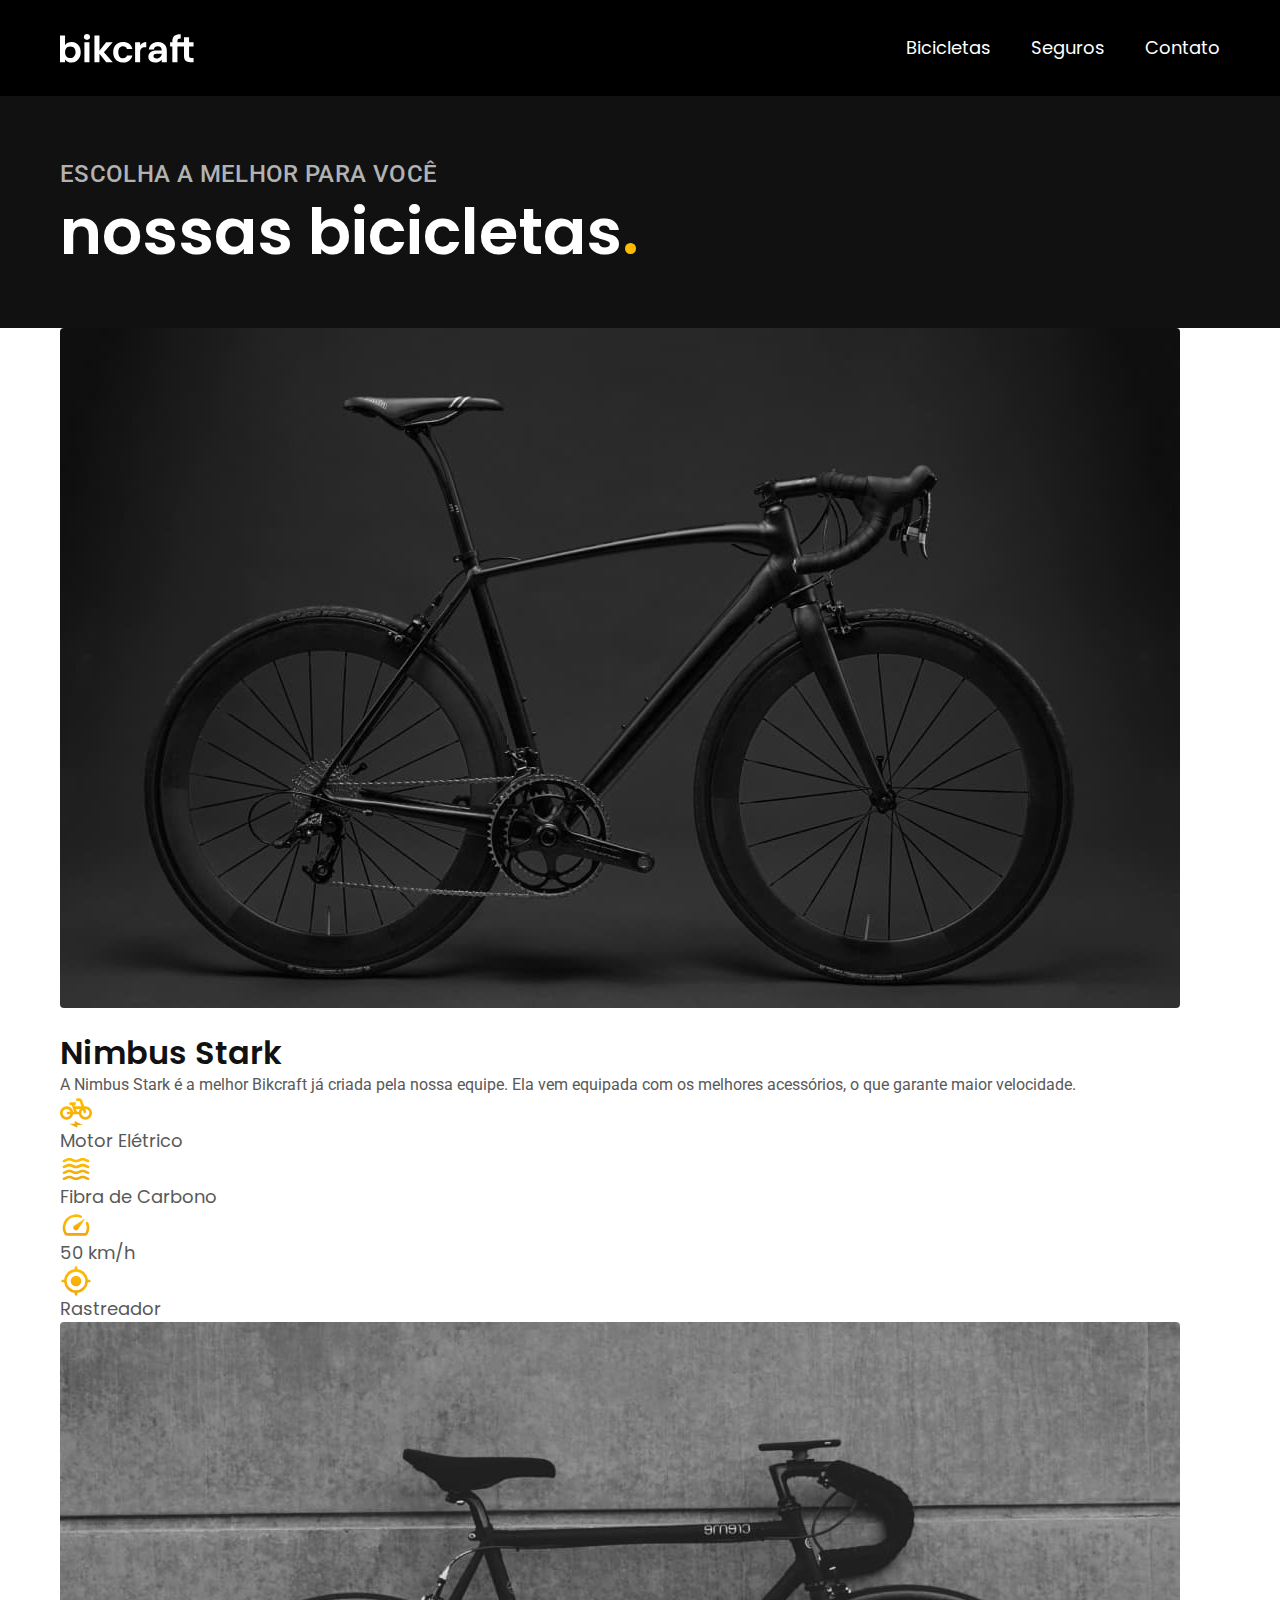
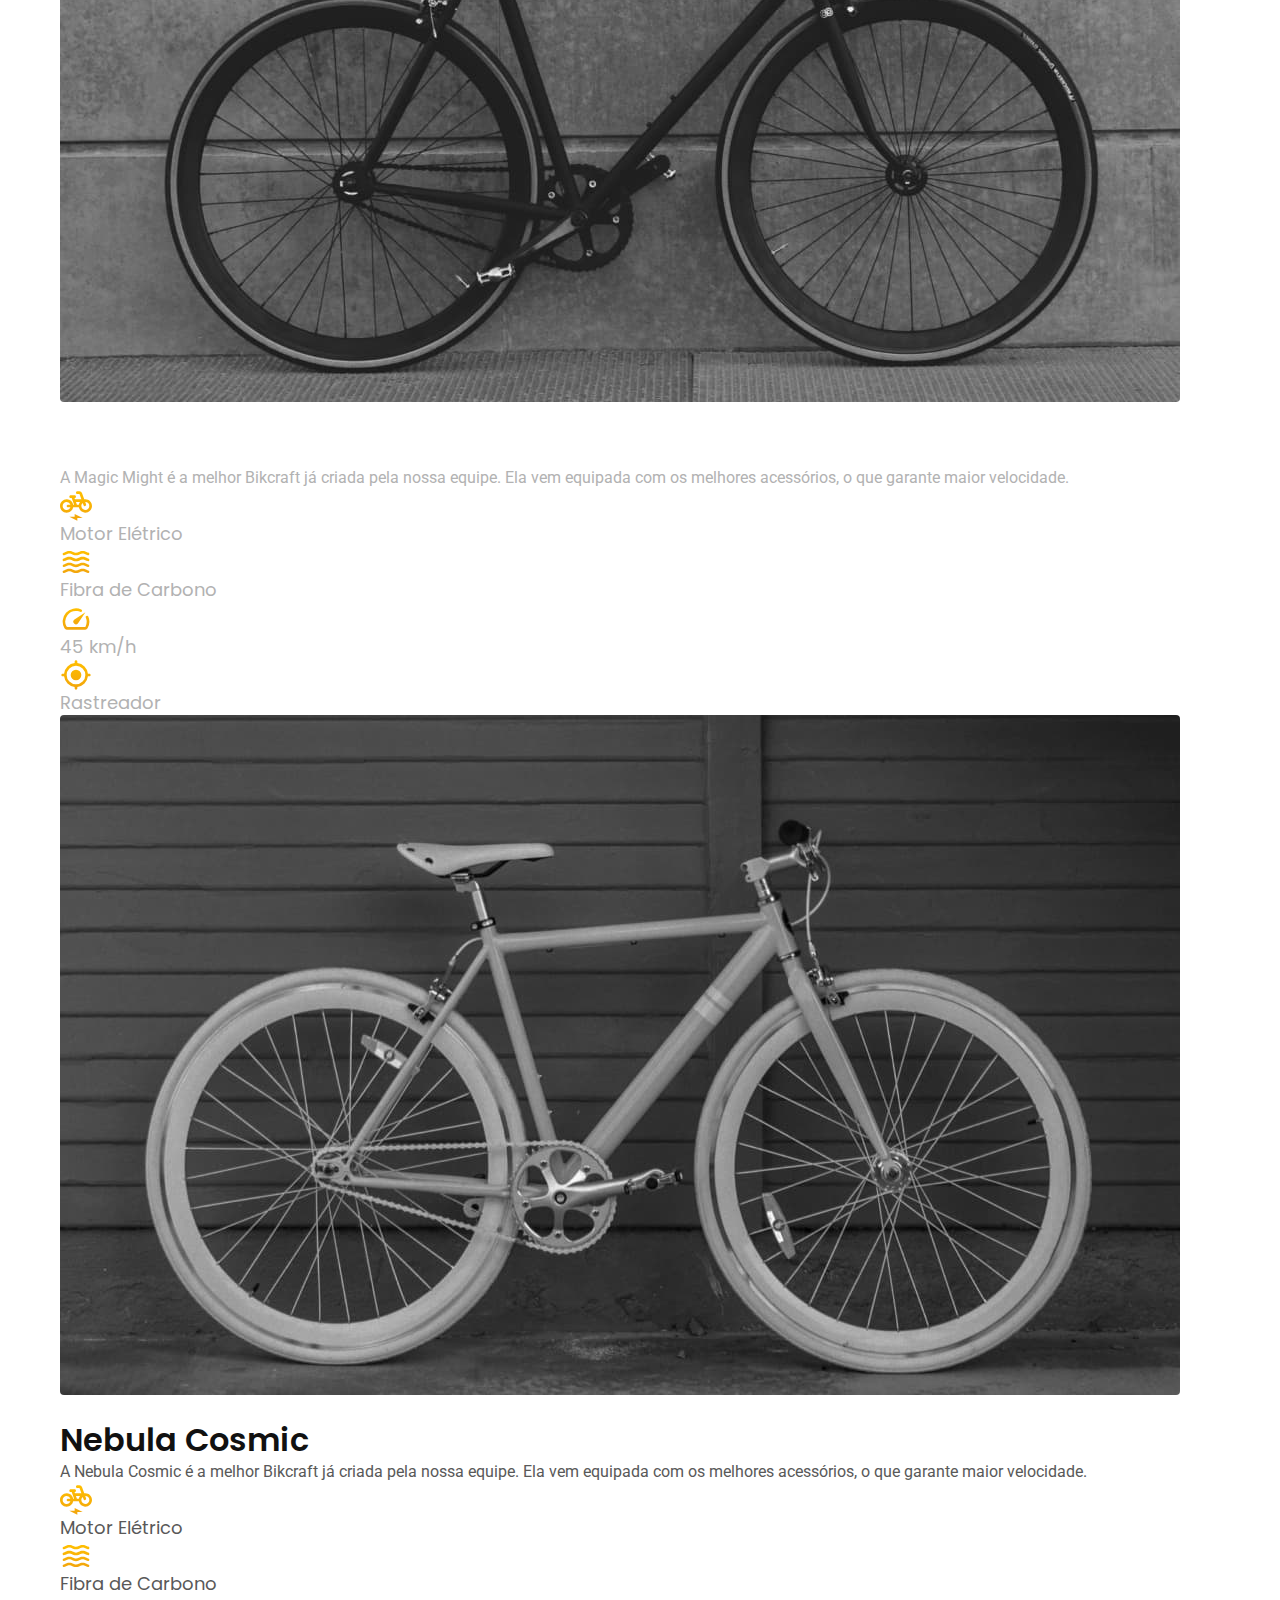
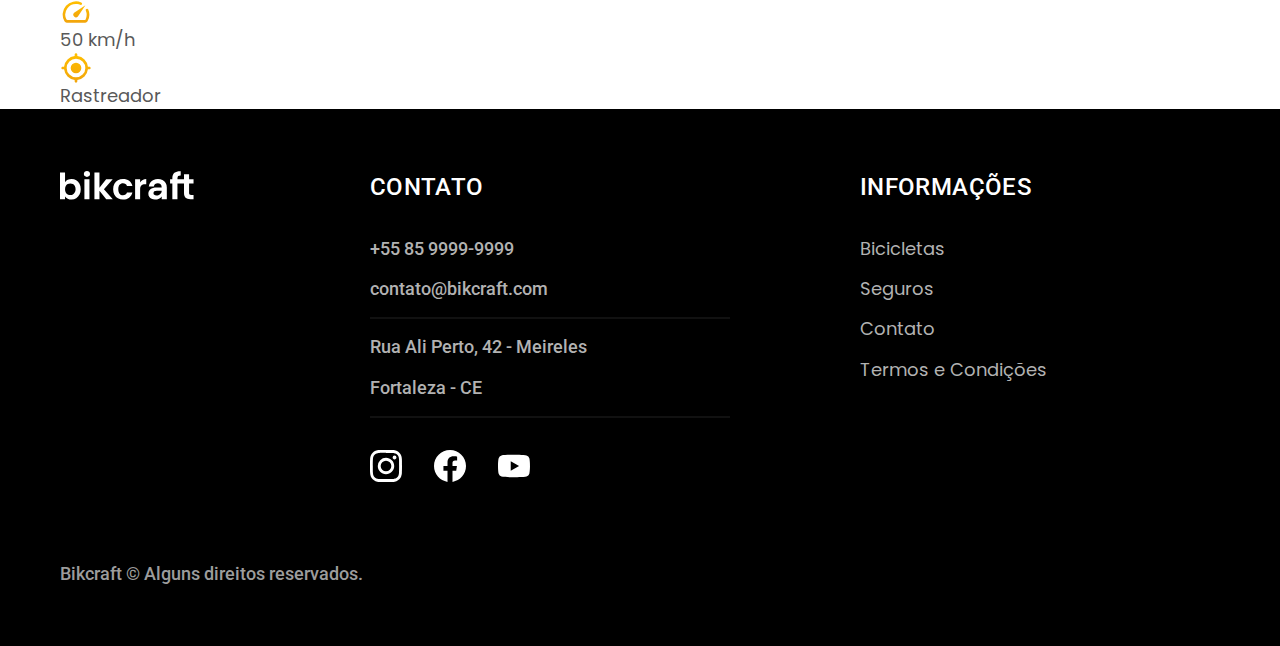
==== bicicletas.html @ e13f4535 "Bicicletas 1" ====
<!DOCTYPE html>
<html lang="pt-br">

<head>
  <meta charset="UTF-8">
  <meta name="viewport" content="width=device-width, initial-scale=1.0">
  <title>Bicicletas | Bikcraft</title>
  <meta name="description" content="Termos e condições.">

  <link rel="stylesheet" href="/css/style.css">
  <link rel="preconnect" href="https://fonts.googleapis.com">
  <link rel="preconnect" href="https://fonts.gstatic.com" crossorigin>
  <link href="https://fonts.googleapis.com/css2?family=Merriweather:ital,opsz,wght@1,18..144,900&family=Poppins:wght@400;600&family=Roboto:wght@100..900&display=swap" rel="stylesheet">
</head>
<body id="bicicletas">
  <header class="header-bg">
    <div class="header container">
      <a href="/">
        <img src="/img/bikcraft.svg" alt="Bikcraft">
      </a>
      <nav aria-label="primaria">
        <ul class="header-menu font-1-m cor-0">
          <li><a href="/bicicletas.html">Bicicletas</a></li>
          <li><a href="/seguros.html">Seguros</a></li>
          <li><a href="/contato.html">Contato</a></li>
        </ul>
      </nav>
    </div>
  </header>

  <main>
    <div class="titulo-bg">
      <div class="titulo container">
        <p class="font-2-l-b cor-5">Escolha a melhor para você</p>
        <h1 class="font-1-xxl cor-0">nossas bicicletas<span class="cor-p1">.</span></h1>
      </div>
    </div>

    <div class="bicicletas-bg">
      <div class="bicicletas container">
        <div class="bicicletas-imagem">
          <img src="/img/bicicletas/nimbus.jpg" alt="Bicicleta preta">
          <span class="font-2-m cor-0">R$ 4999</span>
        </div>
        <div class="bicicletas-conteudo">
          <h2 class="font-1-xl">Nimbus Stark</h2>
          <p class="font-2-s cor-8">A Nimbus Stark é a melhor Bikcraft já criada pela nossa equipe. Ela vem equipada com os melhores acessórios, o que
          garante maior velocidade.</p>
          <ul class="font-1-m cor-8">
            <li>
              <img src="/img/icones/eletrica.svg" alt="">
              Motor Elétrico
            </li>
            <li>
              <img src="/img/icones/carbono.svg" alt="">
              Fibra de Carbono
            </li>
            <li>
              <img src="/img/icones/velocidade.svg" alt="">
              50 km/h
            </li>
            <li>
              <img src="/img/icones/rastreador.svg" alt="">
              Rastreador
            </li>
          </ul>
        </div>
      </div>
    </div>
    <div class="bicicletas-bg">
      <div class="bicicletas container">
        <div class="bicicletas-imagem">
          <img src="/img/bicicletas/magic.jpg" alt="Bicicleta preta">
          <span class="font-2-m cor-0">R$ 2499</span>
        </div>
        <div class="bicicletas-conteudo">
          <h2 class="font-1-xl cor-0">Magic Might</h2>
          <p class="font-2-s cor-5">A Magic Might é a melhor Bikcraft já criada pela nossa equipe. Ela vem equipada com os
            melhores acessórios, o que
            garante maior velocidade.</p>
          <ul class="font-1-m cor-5">
            <li>
              <img src="/img/icones/eletrica.svg" alt="">
              Motor Elétrico
            </li>
            <li>
              <img src="/img/icones/carbono.svg" alt="">
              Fibra de Carbono
            </li>
            <li>
              <img src="/img/icones/velocidade.svg" alt="">
              45 km/h
            </li>
            <li>
              <img src="/img/icones/rastreador.svg" alt="">
              Rastreador
            </li>
          </ul>
        </div>
      </div>
    </div>
    <div class="bicicletas-bg">
      <div class="bicicletas container">
        <div class="bicicletas-imagem">
          <img src="/img/bicicletas/nebula.jpg" alt="Bicicleta preta">
          <span class="font-2-m cor-0">R$ 3999</span>
        </div>
        <div class="bicicletas-conteudo">
          <h2 class="font-1-xl">Nebula Cosmic</h2>
          <p class="font-2-s cor-8">A Nebula Cosmic é a melhor Bikcraft já criada pela nossa equipe. Ela vem equipada com os
            melhores acessórios, o que
            garante maior velocidade.</p>
          <ul class="font-1-m cor-8">
            <li>
              <img src="/img/icones/eletrica.svg" alt="">
              Motor Elétrico
            </li>
            <li>
              <img src="/img/icones/carbono.svg" alt="">
              Fibra de Carbono
            </li>
            <li>
              <img src="/img/icones/velocidade.svg" alt="">
              50 km/h
            </li>
            <li>
              <img src="/img/icones/rastreador.svg" alt="">
              Rastreador
            </li>
          </ul>
        </div>
      </div>
    </div>
  </main>

  <footer class="footer-bg">
    <div class="footer container">
      <img src="./img/bikcraft.svg" alt="Bikcraft">
      <div class="footer-contato">
        <h3 class="font-2-l-b cor-0">Contato</h3>
        <ul class="font-2-m cor-5">
          <li><a href="tel:552199999999">+55 85 9999-9999</a></li>
          <li><a href="mailto:contato@bikcraft.com">contato@bikcraft.com</a></li>
          <li>Rua Ali Perto, 42 - Meireles</li>
          <li>Fortaleza - CE</li>
        </ul>
        <div class="footer-redes">
          <a href="./">
            <img src="./img/redes/instagram.svg" alt="Instagram">
          </a>
          <a href="./">
            <img src="./img/redes/facebook.svg" alt="Facebook">
          </a>
          <a href="./">
            <img src="./img/redes/youtube.svg" alt="Youtube">
          </a>
        </div>
      </div>
      <div class="footer-informacoes">
        <h3 class="font-2-l-b cor-0">Informações</h3>
        <nav>
          <ul class="font-1-m cor-5">
            <li><a href="./bicicletas.html">Bicicletas</a></li>
            <li><a href="./seguros.html">Seguros</a></li>
            <li><a href="./contato.html">Contato</a></li>
            <li><a href="./termos.html">Termos e Condições</a></li>
          </ul>
        </nav>
      </div>
      <p class="footer-copy font-2-m cor-6">Bikcraft © Alguns direitos reservados.</p>
    </div>
  </footer>
</body>
</html>
---- css/style.css ----
@import "./global/global.css";
@import "./utilidades/tipografia.css";
@import "./utilidades/cores.css";

@import "./global/header.css";
@import "./global/footer.css";

/* Utilidades */
@import "./utilidades/componentes.css";

/* Home */
@import "./home/introducao.css";
@import "./home/tecnologia.css";
@import "./home/parceiros.css";
@import "./home/depoimento.css";

/* Bicicletas */
@import "./bicicletas/bicicletas-lista.css";
@import "./bicicletas/bicicletas.css";

/* Seguros */
@import "./seguros/seguros.css";

/* Termos */
@import "./termos/termos.css";
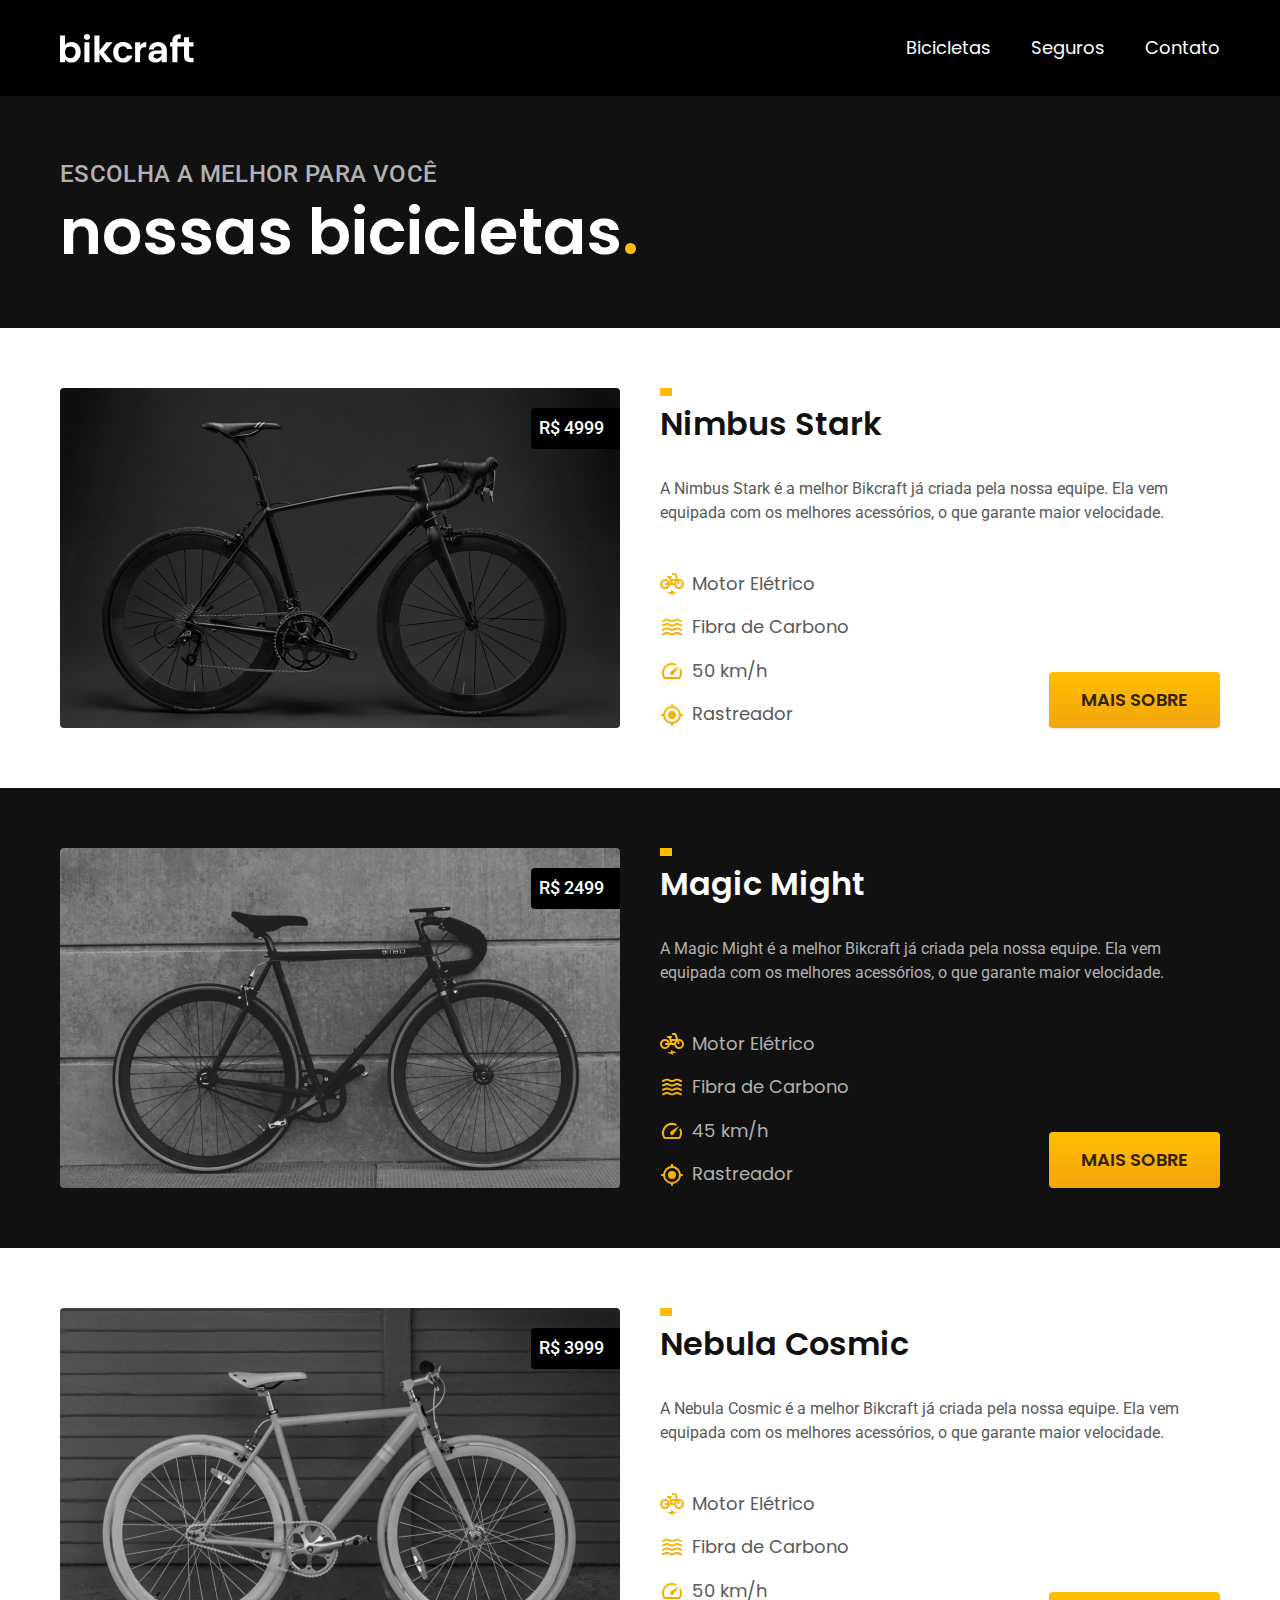
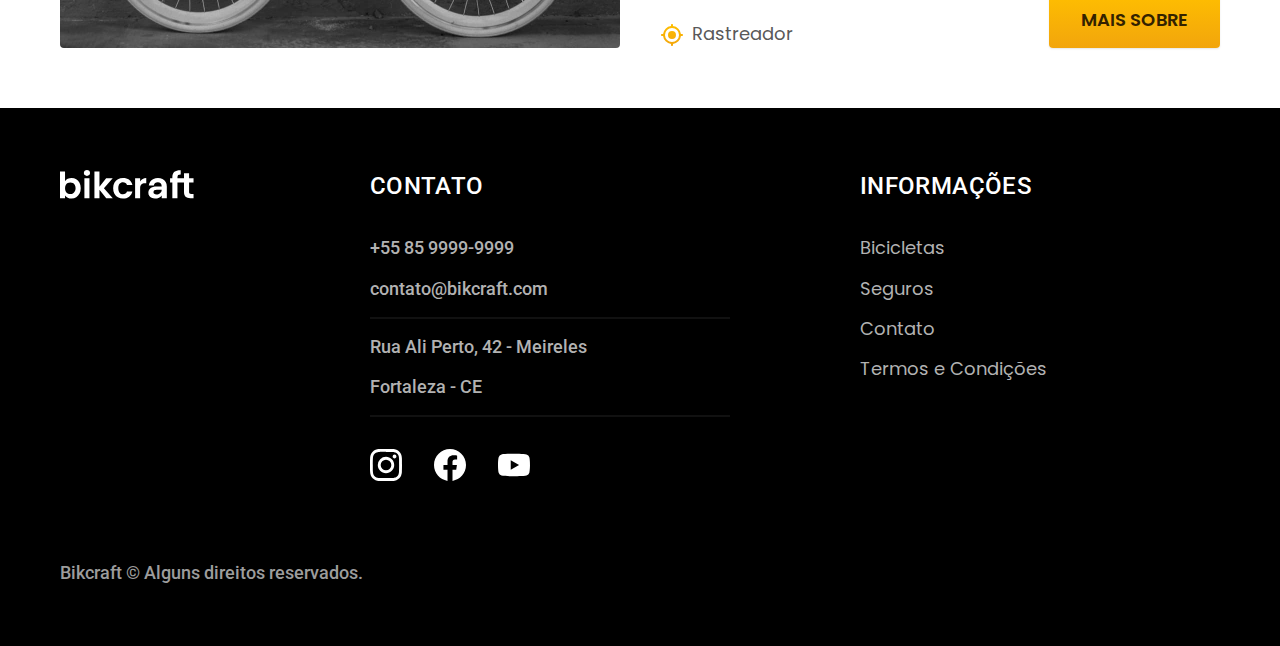
==== commit 80dd5325: "Bicicletas 2" ====
--- a/bicicletas.html
+++ b/bicicletas.html
@@ -36,35 +36,34 @@
       </div>
     </div>
 
-    <div class="bicicletas-bg">
-      <div class="bicicletas container">
-        <div class="bicicletas-imagem">
-          <img src="/img/bicicletas/nimbus.jpg" alt="Bicicleta preta">
-          <span class="font-2-m cor-0">R$ 4999</span>
-        </div>
-        <div class="bicicletas-conteudo">
-          <h2 class="font-1-xl">Nimbus Stark</h2>
-          <p class="font-2-s cor-8">A Nimbus Stark é a melhor Bikcraft já criada pela nossa equipe. Ela vem equipada com os melhores acessórios, o que
-          garante maior velocidade.</p>
-          <ul class="font-1-m cor-8">
-            <li>
-              <img src="/img/icones/eletrica.svg" alt="">
-              Motor Elétrico
-            </li>
-            <li>
-              <img src="/img/icones/carbono.svg" alt="">
-              Fibra de Carbono
-            </li>
-            <li>
-              <img src="/img/icones/velocidade.svg" alt="">
-              50 km/h
-            </li>
-            <li>
-              <img src="/img/icones/rastreador.svg" alt="">
-              Rastreador
-            </li>
-          </ul>
-        </div>
+    <div class="bicicletas container">
+      <div class="bicicletas-imagem">
+        <img src="/img/bicicletas/nimbus.jpg" alt="Bicicleta preta">
+        <span class="font-2-m cor-0">R$ 4999</span>
+      </div>
+      <div class="bicicletas-conteudo">
+        <h2 class="font-1-xl">Nimbus Stark</h2>
+        <p class="font-2-s cor-8">A Nimbus Stark é a melhor Bikcraft já criada pela nossa equipe. Ela vem equipada com os melhores acessórios, o que
+        garante maior velocidade.</p>
+        <ul class="font-1-m cor-8">
+          <li>
+            <img src="/img/icones/eletrica.svg" alt="">
+            Motor Elétrico
+          </li>
+          <li>
+            <img src="/img/icones/carbono.svg" alt="">
+            Fibra de Carbono
+          </li>
+          <li>
+            <img src="/img/icones/velocidade.svg" alt="">
+            50 km/h
+          </li>
+          <li>
+            <img src="/img/icones/rastreador.svg" alt="">
+            Rastreador
+          </li>
+        </ul>
+        <a href="/bicicletas/nimbus.html" class="botao seta">Mais Sobre</a>
       </div>
     </div>
     <div class="bicicletas-bg">
@@ -96,39 +95,39 @@
               Rastreador
             </li>
           </ul>
+          <a href="/bicicletas/magic.html" class="botao seta">Mais Sobre</a>
         </div>
       </div>
     </div>
-    <div class="bicicletas-bg">
-      <div class="bicicletas container">
-        <div class="bicicletas-imagem">
-          <img src="/img/bicicletas/nebula.jpg" alt="Bicicleta preta">
-          <span class="font-2-m cor-0">R$ 3999</span>
-        </div>
-        <div class="bicicletas-conteudo">
-          <h2 class="font-1-xl">Nebula Cosmic</h2>
-          <p class="font-2-s cor-8">A Nebula Cosmic é a melhor Bikcraft já criada pela nossa equipe. Ela vem equipada com os
-            melhores acessórios, o que
-            garante maior velocidade.</p>
-          <ul class="font-1-m cor-8">
-            <li>
-              <img src="/img/icones/eletrica.svg" alt="">
-              Motor Elétrico
-            </li>
-            <li>
-              <img src="/img/icones/carbono.svg" alt="">
-              Fibra de Carbono
-            </li>
-            <li>
-              <img src="/img/icones/velocidade.svg" alt="">
-              50 km/h
-            </li>
-            <li>
-              <img src="/img/icones/rastreador.svg" alt="">
-              Rastreador
-            </li>
-          </ul>
-        </div>
+    <div class="bicicletas container">
+      <div class="bicicletas-imagem">
+        <img src="/img/bicicletas/nebula.jpg" alt="Bicicleta preta">
+        <span class="font-2-m cor-0">R$ 3999</span>
+      </div>
+      <div class="bicicletas-conteudo">
+        <h2 class="font-1-xl">Nebula Cosmic</h2>
+        <p class="font-2-s cor-8">A Nebula Cosmic é a melhor Bikcraft já criada pela nossa equipe. Ela vem equipada com os
+          melhores acessórios, o que
+          garante maior velocidade.</p>
+        <ul class="font-1-m cor-8">
+          <li>
+            <img src="/img/icones/eletrica.svg" alt="">
+            Motor Elétrico
+          </li>
+          <li>
+            <img src="/img/icones/carbono.svg" alt="">
+            Fibra de Carbono
+          </li>
+          <li>
+            <img src="/img/icones/velocidade.svg" alt="">
+            50 km/h
+          </li>
+          <li>
+            <img src="/img/icones/rastreador.svg" alt="">
+            Rastreador
+          </li>
+        </ul>
+        <a href="/bicicletas/nebula.html" class="botao seta">Mais Sobre</a>
       </div>
     </div>
   </main>
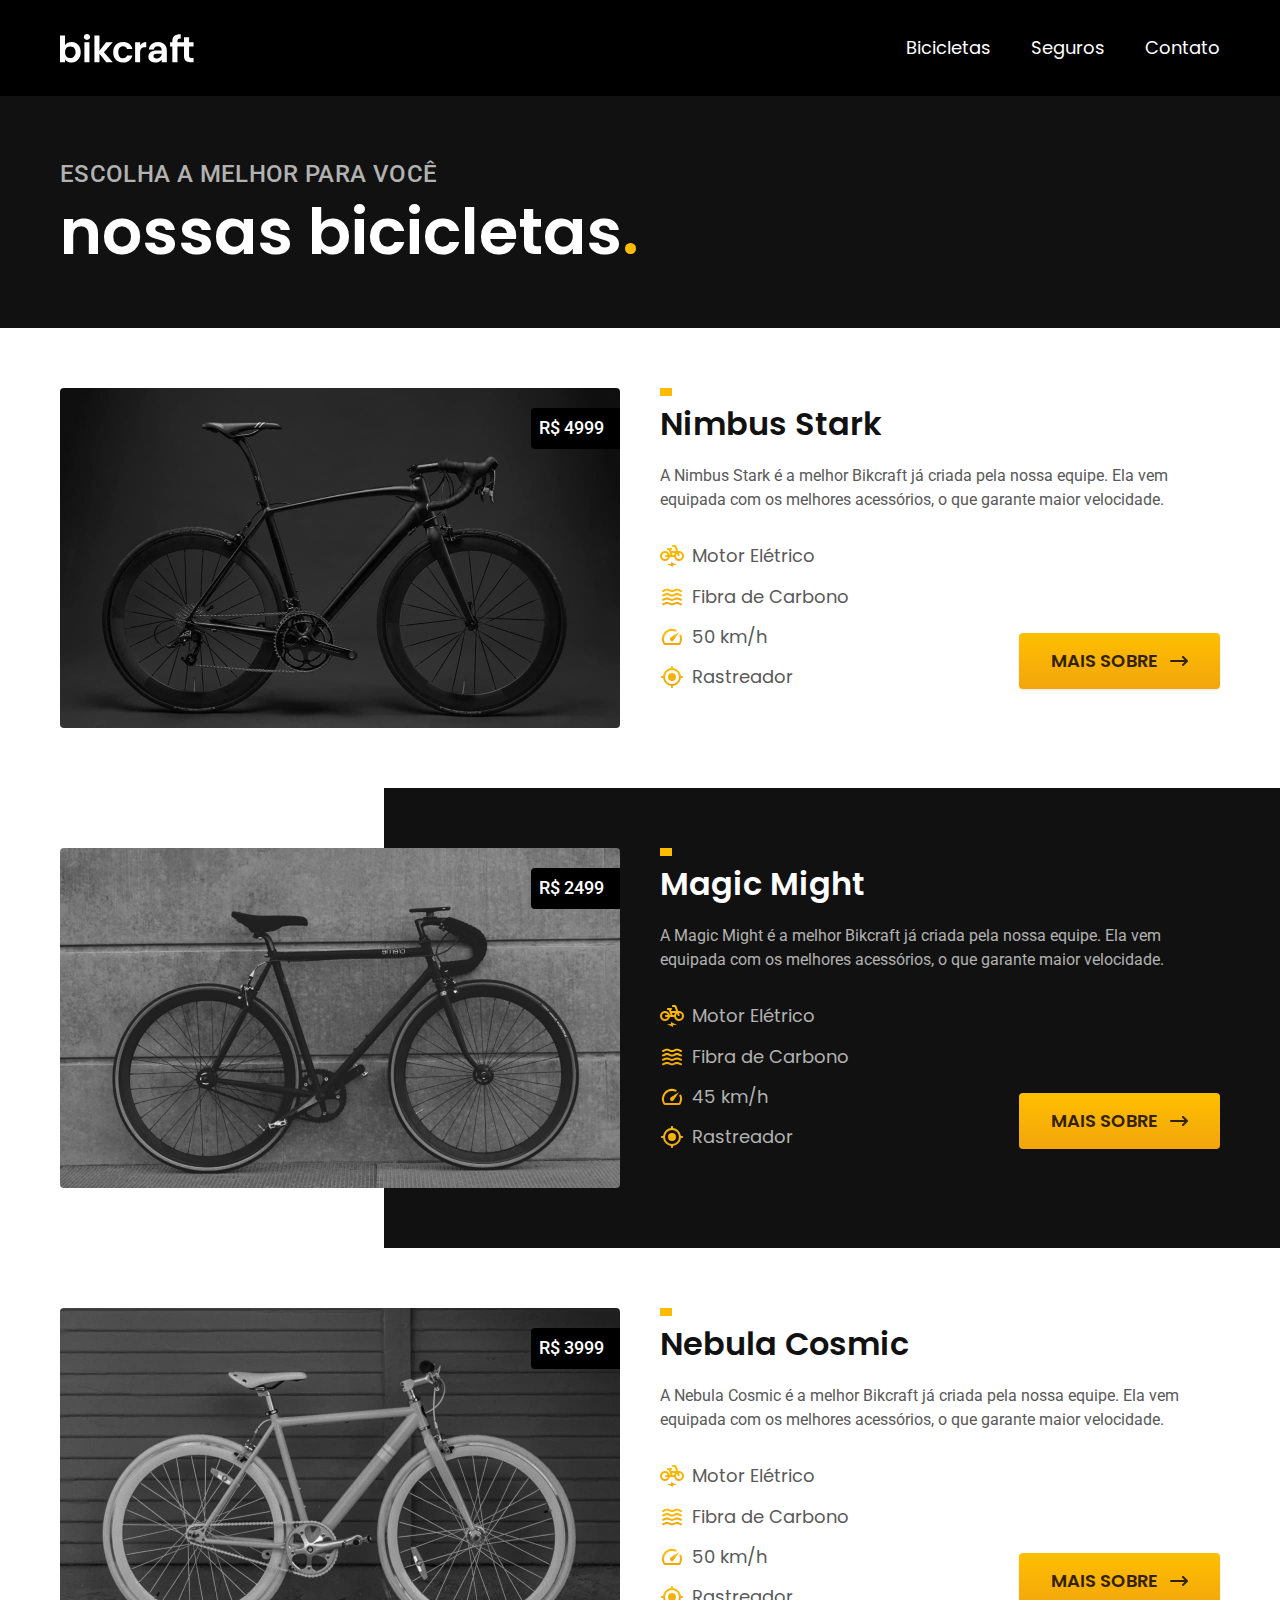
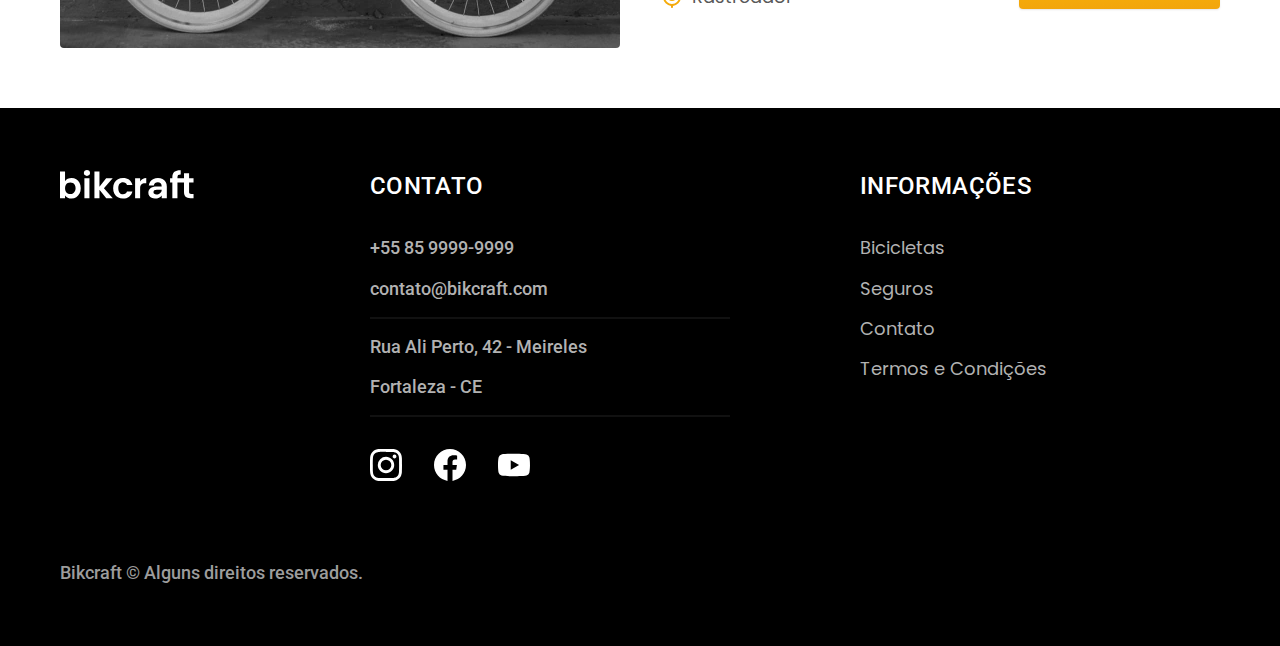
==== commit d96f8ef0: "Contato Dados 1" ====
--- a/bicicletas.html
+++ b/bicicletas.html
@@ -5,7 +5,7 @@
   <meta charset="UTF-8">
   <meta name="viewport" content="width=device-width, initial-scale=1.0">
   <title>Bicicletas | Bikcraft</title>
-  <meta name="description" content="Termos e condições.">
+  <meta name="description" content="Bicicletas">
 
   <link rel="stylesheet" href="/css/style.css">
   <link rel="preconnect" href="https://fonts.googleapis.com">
@@ -138,7 +138,7 @@
       <div class="footer-contato">
         <h3 class="font-2-l-b cor-0">Contato</h3>
         <ul class="font-2-m cor-5">
-          <li><a href="tel:552199999999">+55 85 9999-9999</a></li>
+          <li><a href="tel:558599999999">+55 85 9999-9999</a></li>
           <li><a href="mailto:contato@bikcraft.com">contato@bikcraft.com</a></li>
           <li>Rua Ali Perto, 42 - Meireles</li>
           <li>Fortaleza - CE</li>
--- a/css/style.css
+++ b/css/style.css
@@ -7,6 +7,7 @@
 
 /* Utilidades */
 @import "./utilidades/componentes.css";
+@import "./utilidades/formulario.css";
 
 /* Home */
 @import "./home/introducao.css";
@@ -18,8 +19,18 @@
 @import "./bicicletas/bicicletas-lista.css";
 @import "./bicicletas/bicicletas.css";
 
+/* Bicicleta */
+@import "./bicicleta/bicicleta.css";
+@import "./bicicleta/seguro.css";
+
 /* Seguros */
 @import "./seguros/seguros.css";
+@import "./seguros/vantagens.css";
+@import "./seguros/perguntas.css";
+
+/* Contato */
+@import "./contato/contato.css";
+@import "./contato/lojas.css";
 
 /* Termos */
 @import "./termos/termos.css";
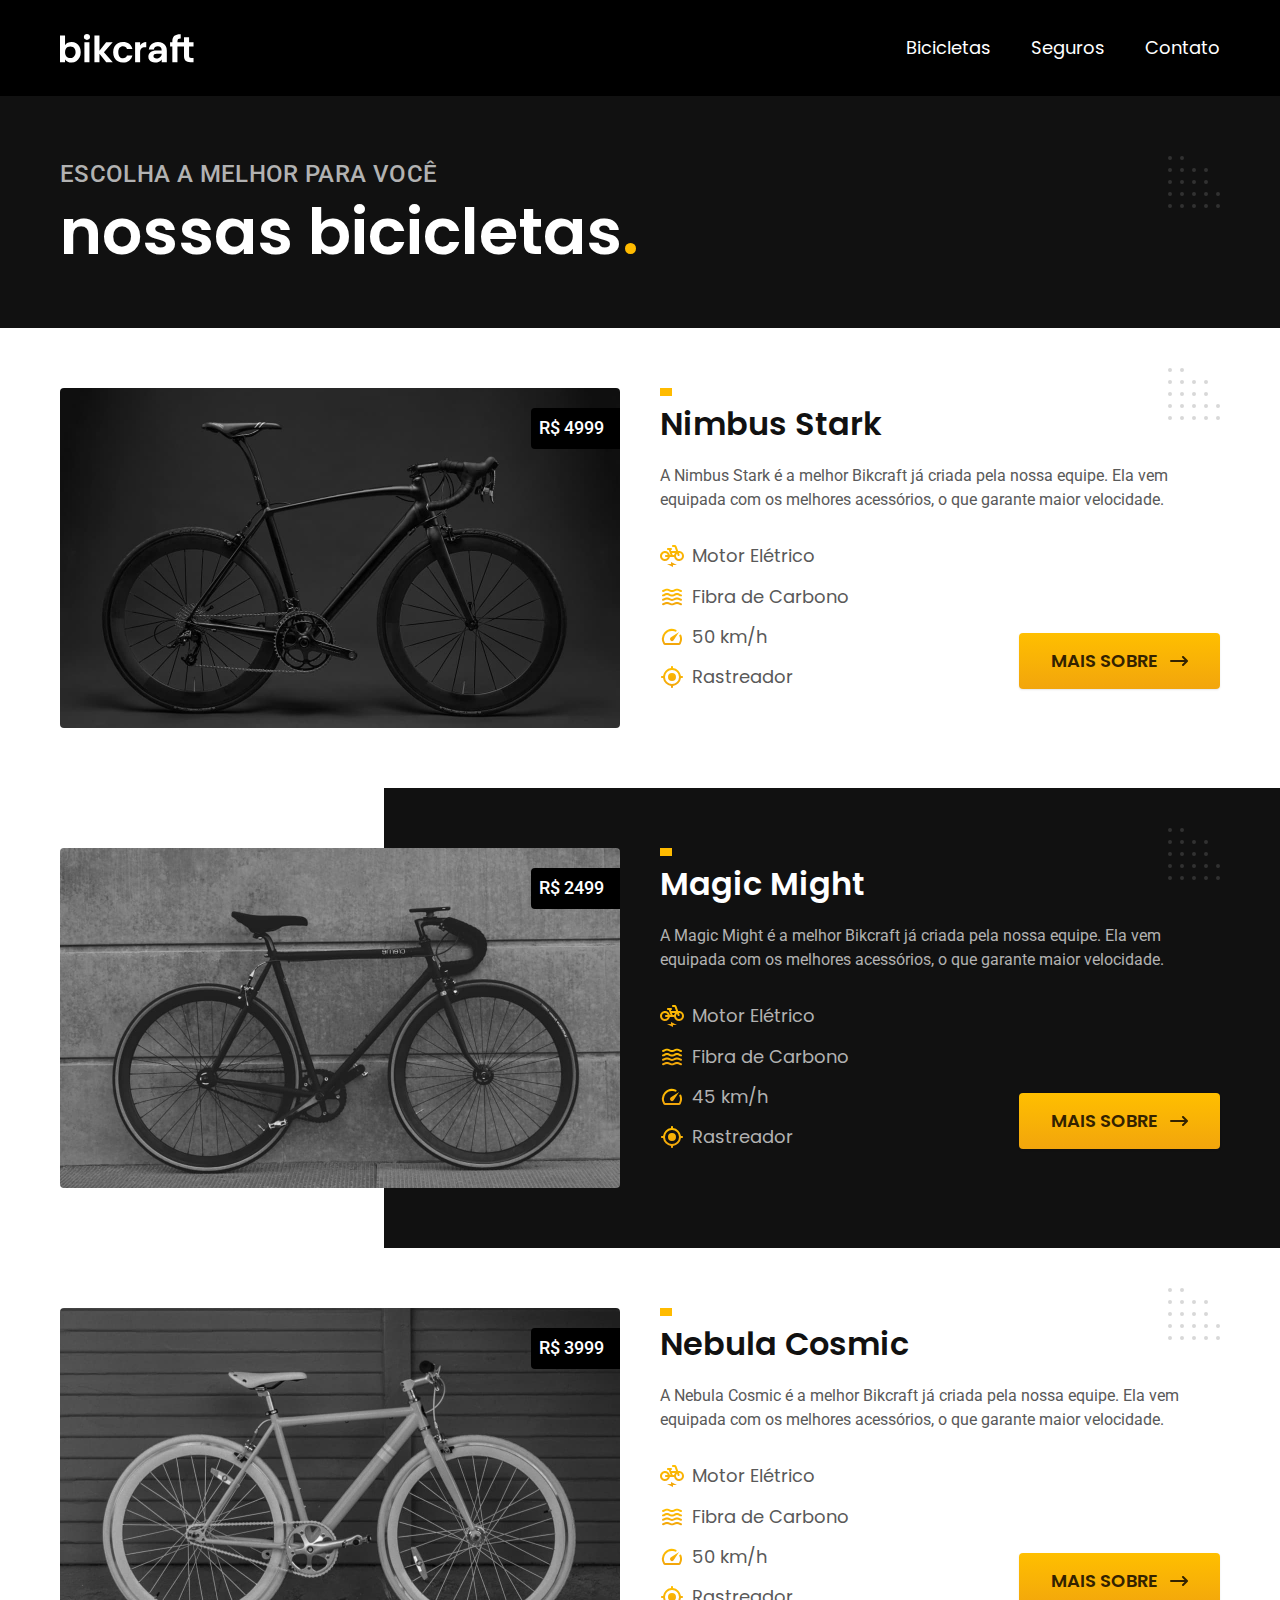
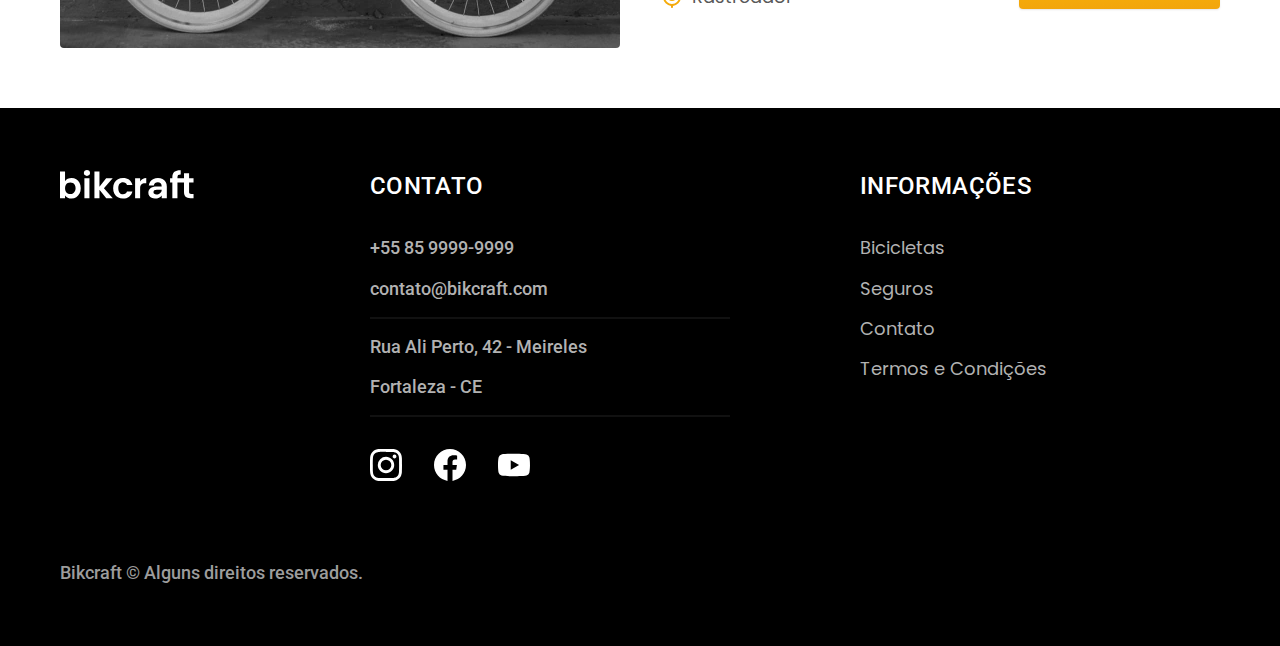
==== commit 5e9821ff: "Otimizações" ====
--- a/bicicletas.html
+++ b/bicicletas.html
@@ -7,6 +7,7 @@
   <title>Bicicletas | Bikcraft</title>
   <meta name="description" content="Bicicletas">
 
+  <link rel="preload" href="/css/style.css" as="style">
   <link rel="stylesheet" href="/css/style.css">
   <link rel="preconnect" href="https://fonts.googleapis.com">
   <link rel="preconnect" href="https://fonts.gstatic.com" crossorigin>
@@ -16,7 +17,7 @@
   <header class="header-bg">
     <div class="header container">
       <a href="/">
-        <img src="/img/bikcraft.svg" alt="Bikcraft">
+        <img src="/img/bikcraft.svg" width="136" height="32" alt="Bikcraft">
       </a>
       <nav aria-label="primaria">
         <ul class="header-menu font-1-m cor-0">
@@ -38,7 +39,7 @@
 
     <div class="bicicletas container">
       <div class="bicicletas-imagem">
-        <img src="/img/bicicletas/nimbus.jpg" alt="Bicicleta preta">
+        <img src="/img/bicicletas/nimbus.jpg" width="1120" height="680" alt="Bicicleta preta">
         <span class="font-2-m cor-0">R$ 4999</span>
       </div>
       <div class="bicicletas-conteudo">
@@ -47,19 +48,19 @@
         garante maior velocidade.</p>
         <ul class="font-1-m cor-8">
           <li>
-            <img src="/img/icones/eletrica.svg" alt="">
+            <img src="/img/icones/eletrica.svg" width="32" height="32" alt="">
             Motor Elétrico
           </li>
           <li>
-            <img src="/img/icones/carbono.svg" alt="">
+            <img src="/img/icones/carbono.svg" width="32" height="32" alt="">
             Fibra de Carbono
           </li>
           <li>
-            <img src="/img/icones/velocidade.svg" alt="">
+            <img src="/img/icones/velocidade.svg" width="32" height="32" alt="">
             50 km/h
           </li>
           <li>
-            <img src="/img/icones/rastreador.svg" alt="">
+            <img src="/img/icones/rastreador.svg" width="32" height="32" alt="">
             Rastreador
           </li>
         </ul>
@@ -69,7 +70,7 @@
     <div class="bicicletas-bg">
       <div class="bicicletas container">
         <div class="bicicletas-imagem">
-          <img src="/img/bicicletas/magic.jpg" alt="Bicicleta preta">
+          <img src="/img/bicicletas/magic.jpg" width="1120" height="680" alt="Bicicleta preta">
           <span class="font-2-m cor-0">R$ 2499</span>
         </div>
         <div class="bicicletas-conteudo">
@@ -79,19 +80,19 @@
             garante maior velocidade.</p>
           <ul class="font-1-m cor-5">
             <li>
-              <img src="/img/icones/eletrica.svg" alt="">
+              <img src="/img/icones/eletrica.svg" width="32" height="32" width="32" height="32" alt="">
               Motor Elétrico
             </li>
             <li>
-              <img src="/img/icones/carbono.svg" alt="">
+              <img src="/img/icones/carbono.svg" width="32" height="32" width="32" height="32" alt="">
               Fibra de Carbono
             </li>
             <li>
-              <img src="/img/icones/velocidade.svg" alt="">
+              <img src="/img/icones/velocidade.svg" width="32" height="32" width="32" height="32" alt="">
               45 km/h
             </li>
             <li>
-              <img src="/img/icones/rastreador.svg" alt="">
+              <img src="/img/icones/rastreador.svg" width="32" height="32" width="32" height="32" alt="">
               Rastreador
             </li>
           </ul>
@@ -101,7 +102,7 @@
     </div>
     <div class="bicicletas container">
       <div class="bicicletas-imagem">
-        <img src="/img/bicicletas/nebula.jpg" alt="Bicicleta preta">
+        <img src="/img/bicicletas/nebula.jpg" width="1120" height="680" alt="Bicicleta preta">
         <span class="font-2-m cor-0">R$ 3999</span>
       </div>
       <div class="bicicletas-conteudo">
@@ -111,19 +112,19 @@
           garante maior velocidade.</p>
         <ul class="font-1-m cor-8">
           <li>
-            <img src="/img/icones/eletrica.svg" alt="">
+            <img src="/img/icones/eletrica.svg" width="32" height="32" width="32" height="32" alt="">
             Motor Elétrico
           </li>
           <li>
-            <img src="/img/icones/carbono.svg" alt="">
+            <img src="/img/icones/carbono.svg" width="32" height="32" alt="">
             Fibra de Carbono
           </li>
           <li>
-            <img src="/img/icones/velocidade.svg" alt="">
+            <img src="/img/icones/velocidade.svg" width="32" height="32" alt="">
             50 km/h
           </li>
           <li>
-            <img src="/img/icones/rastreador.svg" alt="">
+            <img src="/img/icones/rastreador.svg" width="32" height="32" alt="">
             Rastreador
           </li>
         </ul>
@@ -134,7 +135,7 @@
 
   <footer class="footer-bg">
     <div class="footer container">
-      <img src="./img/bikcraft.svg" alt="Bikcraft">
+      <img src="./img/bikcraft.svg" width="136" height="32" alt="Bikcraft">
       <div class="footer-contato">
         <h3 class="font-2-l-b cor-0">Contato</h3>
         <ul class="font-2-m cor-5">
@@ -145,13 +146,13 @@
         </ul>
         <div class="footer-redes">
           <a href="./">
-            <img src="./img/redes/instagram.svg" alt="Instagram">
+            <img src="./img/redes/instagram.svg" width="32" height="32" alt="Instagram">
           </a>
           <a href="./">
-            <img src="./img/redes/facebook.svg" alt="Facebook">
+            <img src="./img/redes/facebook.svg" width="32" height="32" alt="Facebook">
           </a>
           <a href="./">
-            <img src="./img/redes/youtube.svg" alt="Youtube">
+            <img src="./img/redes/youtube.svg" width="32" height="32" alt="Youtube">
           </a>
         </div>
       </div>
--- a/css/style.css
+++ b/css/style.css
@@ -32,5 +32,8 @@
 @import "./contato/contato.css";
 @import "./contato/lojas.css";
 
+/* Orçamento */
+@import "./orcamento/orcamento.css";
+
 /* Termos */
 @import "./termos/termos.css";
--- a/css/style.css
+++ b/css/style.css
@@ -32,5 +32,8 @@
 @import "./contato/contato.css";
 @import "./contato/lojas.css";
 
+/* Orçamento */
+@import "./orcamento/orcamento.css";
+
 /* Termos */
 @import "./termos/termos.css";
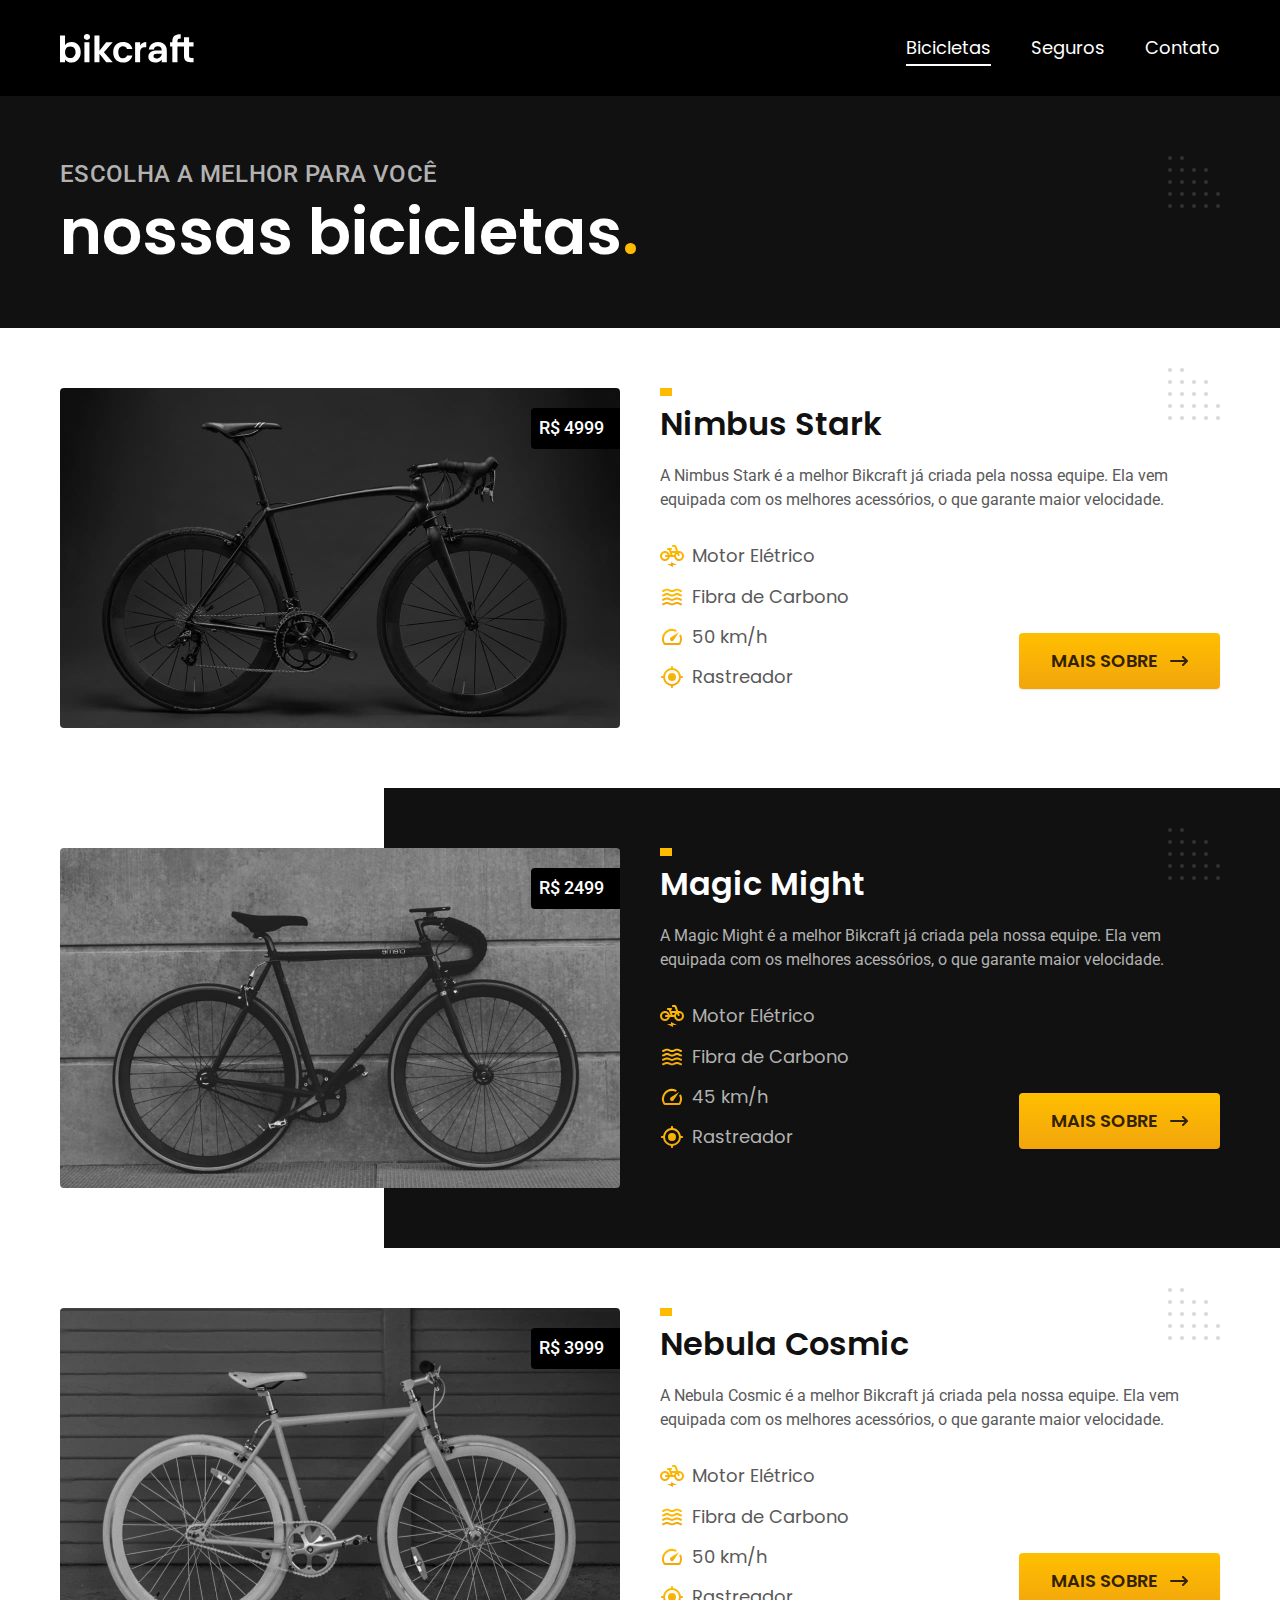
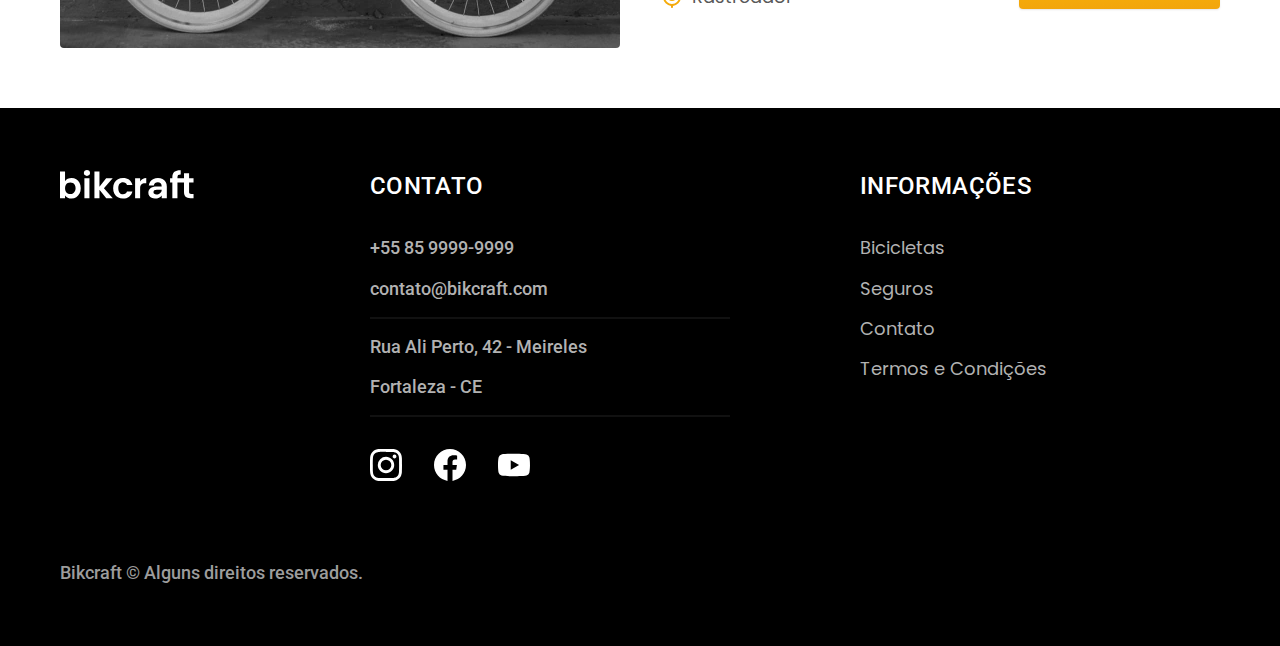
==== commit 227f50a7: "Menu Ativo" ====
--- a/bicicletas.html
+++ b/bicicletas.html
@@ -170,5 +170,6 @@
       <p class="footer-copy font-2-m cor-6">Bikcraft © Alguns direitos reservados.</p>
     </div>
   </footer>
+  <script src="/js/script.js"></script>
 </body>
 </html>
